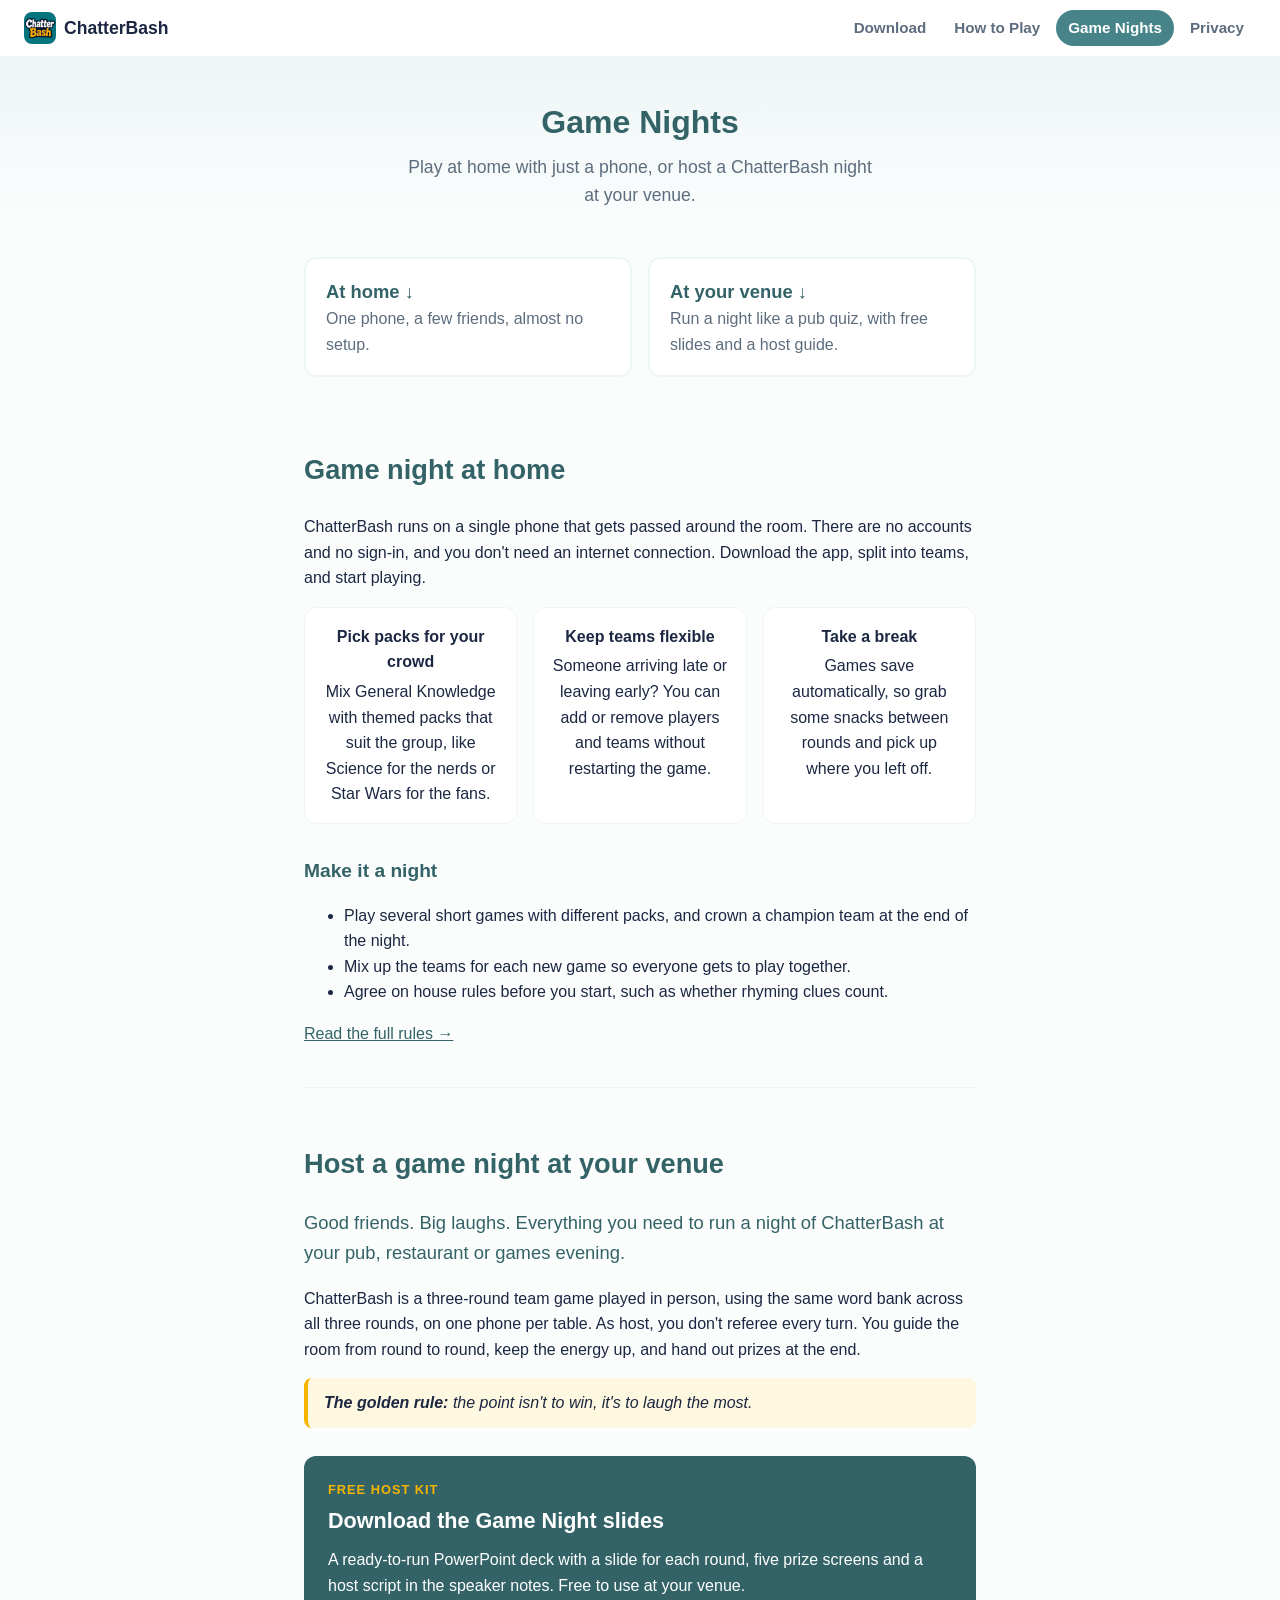
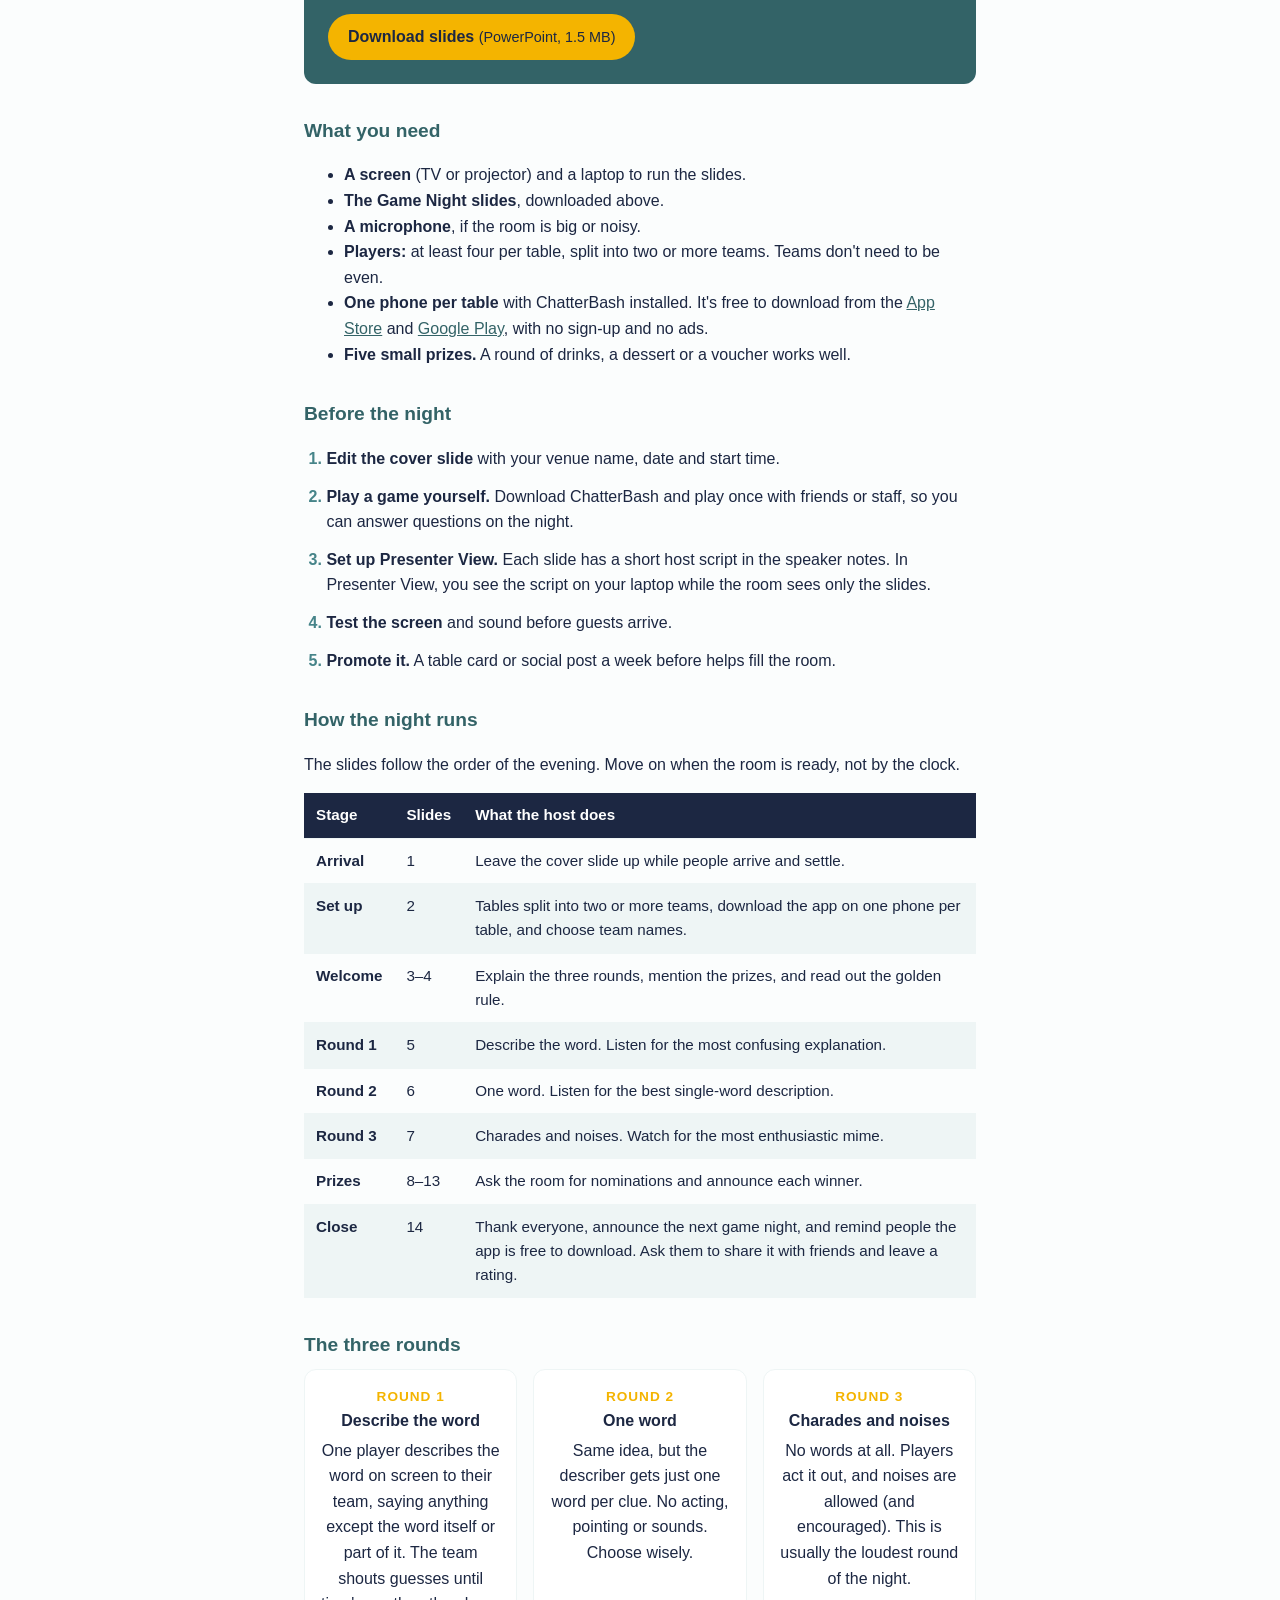
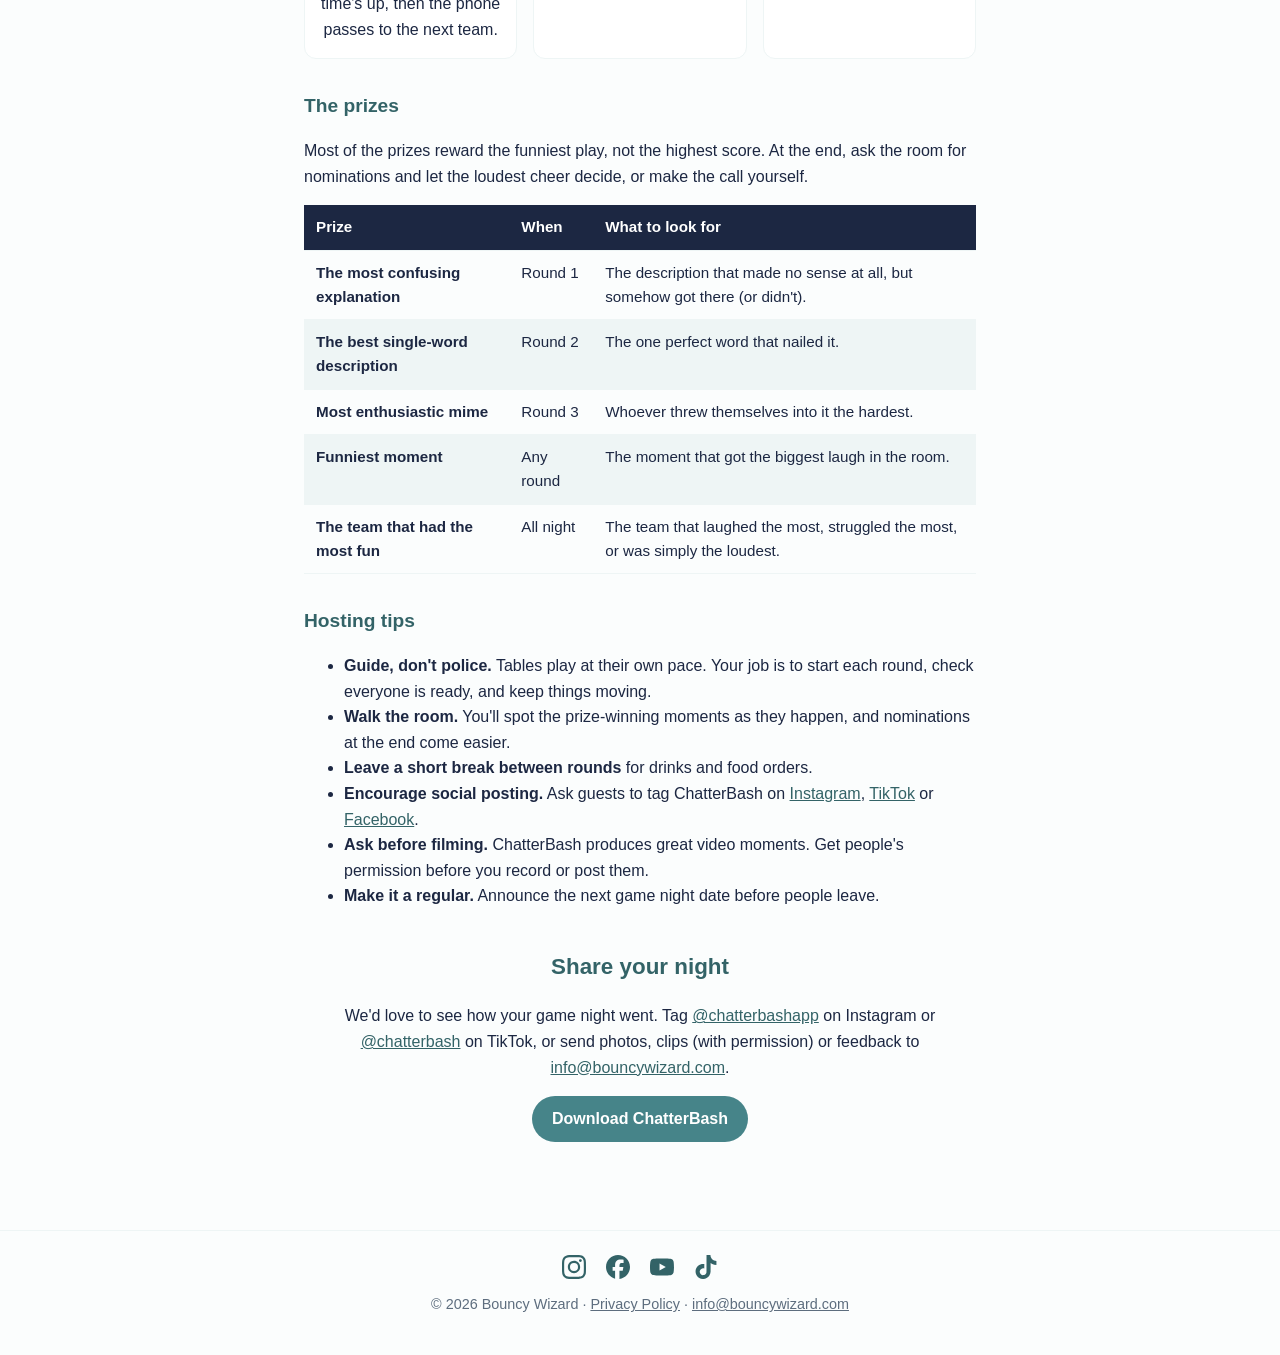
==== game-nights.html @ 110efdb5 "How to play and Game nights updates" ====
<!doctype html>
<html lang="en">
<head>
  <meta charset="UTF-8">
  <meta name="viewport" content="width=device-width, initial-scale=1">
  <title>Game Nights — ChatterBash</title>
  <meta name="description" content="Host a ChatterBash game night at home with just a phone, or run one at your pub, restaurant or games evening with our free PowerPoint slides and host guide.">
  <link rel="icon" type="image/png" href="favicon.png">
  <link rel="apple-touch-icon" href="apple-touch-icon.png">
  <link rel="stylesheet" href="style.css?v=9">
</head>
<body>
  <header class="site-nav">
    <a class="brand" href="index.html">
      <img src="apple-touch-icon.png" alt="" width="32" height="32">
      ChatterBash
    </a>
    <nav aria-label="Main">
      <a href="index.html">Download</a>
      <a href="how-to-play.html">How to Play</a>
      <a href="game-nights.html" aria-current="page">Game Nights</a>
      <a href="privacy.html">Privacy</a>
    </nav>
  </header>

  <header class="page-hero">
    <h1>Game Nights</h1>
    <p class="tagline">Play at home with just a phone, or host a ChatterBash night at your venue.</p>
  </header>

  <main>
    <div class="chooser">
      <a class="choice" href="#at-home">
        <strong>At home</strong>
        <span>One phone, a few friends, almost no setup.</span>
      </a>
      <a class="choice" href="#host">
        <strong>At your venue</strong>
        <span>Run a night like a pub quiz, with free slides and a host guide.</span>
      </a>
    </div>

    <!-- ===== At home ===== -->
    <section id="at-home" class="part">
      <h2>Game night at home</h2>
      <p>
        ChatterBash runs on a single phone that gets passed around the room.
        There are no accounts and no sign-in, and you don't need an internet
        connection. Download the app, split into teams, and start playing.
      </p>

      <div class="cards">
        <div class="card">
          <strong>Pick packs for your crowd</strong>
          <p>
            Mix General Knowledge with themed packs that suit the group, like
            Science for the nerds or Star Wars for the fans.
          </p>
        </div>
        <div class="card">
          <strong>Keep teams flexible</strong>
          <p>
            Someone arriving late or leaving early? You can add or remove
            players and teams without restarting the game.
          </p>
        </div>
        <div class="card">
          <strong>Take a break</strong>
          <p>
            Games save automatically, so grab some snacks between rounds and
            pick up where you left off.
          </p>
        </div>
      </div>

      <h3>Make it a night</h3>
      <ul>
        <li>Play several short games with different packs, and crown a champion team at the end of the night.</li>
        <li>Mix up the teams for each new game so everyone gets to play together.</li>
        <li>Agree on house rules before you start, such as whether rhyming clues count.</li>
      </ul>

      <p><a href="how-to-play.html">Read the full rules &rarr;</a></p>
    </section>

    <!-- ===== At a venue ===== -->
    <section id="host" class="part">
      <h2>Host a game night at your venue</h2>
      <p class="lead">
        Good friends. Big laughs. Everything you need to run a night of
        ChatterBash at your pub, restaurant or games evening.
      </p>
      <p>
        ChatterBash is a three-round team game played in person, using the
        same word bank across all three rounds, on one phone per table. As
        host, you don't referee every turn. You guide the room from round to
        round, keep the energy up, and hand out prizes at the end.
      </p>
      <p class="golden">
        <strong>The golden rule:</strong> the point isn't to win, it's to
        laugh the most.
      </p>

      <div class="kit">
        <div class="kit-label">Free host kit</div>
        <h3>Download the Game Night slides</h3>
        <p>
          A ready-to-run PowerPoint deck with a slide for each round, five
          prize screens and a host script in the speaker notes. Free to use at
          your venue.
        </p>
        <a class="kit-button" href="downloads/chatterbash-game-night.pptx" download>
          Download slides <span>(PowerPoint, 1.5 MB)</span>
        </a>
      </div>

      <h3>What you need</h3>
      <ul>
        <li><strong>A screen</strong> (TV or projector) and a laptop to run the slides.</li>
        <li><strong>The Game Night slides</strong>, downloaded above.</li>
        <li><strong>A microphone</strong>, if the room is big or noisy.</li>
        <li>
          <strong>Players:</strong> at least four per table, split into two or
          more teams. Teams don't need to be even.
        </li>
        <li>
          <strong>One phone per table</strong> with ChatterBash installed. It's
          free to download from the <a href="https://apps.apple.com/app/id6808120869">App Store</a>
          and <a href="https://play.google.com/store/apps/details?id=com.bouncywizard.chatterbash">Google Play</a>,
          with no sign-up and no ads.
        </li>
        <li><strong>Five small prizes.</strong> A round of drinks, a dessert or a voucher works well.</li>
      </ul>

      <h3>Before the night</h3>
      <ol class="steps">
        <li><strong>Edit the cover slide</strong> with your venue name, date and start time.</li>
        <li>
          <strong>Play a game yourself.</strong> Download ChatterBash and play
          once with friends or staff, so you can answer questions on the night.
        </li>
        <li>
          <strong>Set up Presenter View.</strong> Each slide has a short host
          script in the speaker notes. In Presenter View, you see the script on
          your laptop while the room sees only the slides.
        </li>
        <li><strong>Test the screen</strong> and sound before guests arrive.</li>
        <li><strong>Promote it.</strong> A table card or social post a week before helps fill the room.</li>
      </ol>

      <h3>How the night runs</h3>
      <p>The slides follow the order of the evening. Move on when the room is ready, not by the clock.</p>
      <div class="table-wrap">
        <table>
          <thead>
            <tr><th>Stage</th><th>Slides</th><th>What the host does</th></tr>
          </thead>
          <tbody>
            <tr><th>Arrival</th><td>1</td><td>Leave the cover slide up while people arrive and settle.</td></tr>
            <tr><th>Set up</th><td>2</td><td>Tables split into two or more teams, download the app on one phone per table, and choose team names.</td></tr>
            <tr><th>Welcome</th><td>3–4</td><td>Explain the three rounds, mention the prizes, and read out the golden rule.</td></tr>
            <tr><th>Round 1</th><td>5</td><td>Describe the word. Listen for the most confusing explanation.</td></tr>
            <tr><th>Round 2</th><td>6</td><td>One word. Listen for the best single-word description.</td></tr>
            <tr><th>Round 3</th><td>7</td><td>Charades and noises. Watch for the most enthusiastic mime.</td></tr>
            <tr><th>Prizes</th><td>8–13</td><td>Ask the room for nominations and announce each winner.</td></tr>
            <tr><th>Close</th><td>14</td><td>Thank everyone, announce the next game night, and remind people the app is free to download. Ask them to share it with friends and leave a rating.</td></tr>
          </tbody>
        </table>
      </div>

      <h3>The three rounds</h3>
      <div class="cards">
        <div class="card">
          <div class="round-num">ROUND 1</div>
          <strong>Describe the word</strong>
          <p>
            One player describes the word on screen to their team, saying
            anything except the word itself or part of it. The team shouts
            guesses until time's up, then the phone passes to the next team.
          </p>
        </div>
        <div class="card">
          <div class="round-num">ROUND 2</div>
          <strong>One word</strong>
          <p>
            Same idea, but the describer gets just one word per clue. No
            acting, pointing or sounds. Choose wisely.
          </p>
        </div>
        <div class="card">
          <div class="round-num">ROUND 3</div>
          <strong>Charades and noises</strong>
          <p>
            No words at all. Players act it out, and noises are allowed (and
            encouraged). This is usually the loudest round of the night.
          </p>
        </div>
      </div>

      <h3>The prizes</h3>
      <p>
        Most of the prizes reward the funniest play, not the highest score. At
        the end, ask the room for nominations and let the loudest cheer decide,
        or make the call yourself.
      </p>
      <div class="table-wrap">
        <table>
          <thead>
            <tr><th>Prize</th><th>When</th><th>What to look for</th></tr>
          </thead>
          <tbody>
            <tr><th>The most confusing explanation</th><td>Round 1</td><td>The description that made no sense at all, but somehow got there (or didn't).</td></tr>
            <tr><th>The best single-word description</th><td>Round 2</td><td>The one perfect word that nailed it.</td></tr>
            <tr><th>Most enthusiastic mime</th><td>Round 3</td><td>Whoever threw themselves into it the hardest.</td></tr>
            <tr><th>Funniest moment</th><td>Any round</td><td>The moment that got the biggest laugh in the room.</td></tr>
            <tr><th>The team that had the most fun</th><td>All night</td><td>The team that laughed the most, struggled the most, or was simply the loudest.</td></tr>
          </tbody>
        </table>
      </div>

      <h3>Hosting tips</h3>
      <ul>
        <li>
          <strong>Guide, don't police.</strong> Tables play at their own pace.
          Your job is to start each round, check everyone is ready, and keep
          things moving.
        </li>
        <li>
          <strong>Walk the room.</strong> You'll spot the prize-winning moments
          as they happen, and nominations at the end come easier.
        </li>
        <li><strong>Leave a short break between rounds</strong> for drinks and food orders.</li>
        <li>
          <strong>Encourage social posting.</strong> Ask guests to tag
          ChatterBash on
          <a href="https://www.instagram.com/chatterbashapp/" target="_blank" rel="noopener">Instagram</a>,
          <a href="https://www.tiktok.com/@chatterbash" target="_blank" rel="noopener">TikTok</a> or
          <a href="https://www.facebook.com/profile.php?id=61594119927908" target="_blank" rel="noopener">Facebook</a>.
        </li>
        <li>
          <strong>Ask before filming.</strong> ChatterBash produces great video
          moments. Get people's permission before you record or post them.
        </li>
        <li><strong>Make it a regular.</strong> Announce the next game night date before people leave.</li>
      </ul>
    </section>

    <section class="cta-section">
      <h2>Share your night</h2>
      <p>
        We'd love to see how your game night went. Tag
        <a href="https://www.instagram.com/chatterbashapp/" target="_blank" rel="noopener">@chatterbashapp</a>
        on Instagram or
        <a href="https://www.tiktok.com/@chatterbash" target="_blank" rel="noopener">@chatterbash</a>
        on TikTok, or send photos, clips (with permission) or feedback to
        <a href="mailto:info@bouncywizard.com">info@bouncywizard.com</a>.
      </p>
      <p><a class="badge" href="index.html">Download ChatterBash</a></p>
    </section>
  </main>

  <footer>
    <nav class="social" aria-label="ChatterBash on social media">
      <a href="https://www.instagram.com/chatterbashapp/" aria-label="Instagram" title="Instagram" target="_blank" rel="noopener">
        <svg viewBox="0 0 24 24" aria-hidden="true"><path d="M7.0301.084c-1.2768.0602-2.1487.264-2.911.5634-.7888.3075-1.4575.72-2.1228 1.3877-.6652.6677-1.075 1.3368-1.3802 2.127-.2954.7638-.4956 1.6365-.552 2.914-.0564 1.2775-.0689 1.6882-.0626 4.947.0062 3.2586.0206 3.6671.0825 4.9473.061 1.2765.264 2.1482.5635 2.9107.308.7889.72 1.4573 1.388 2.1228.6679.6655 1.3365 1.0743 2.1285 1.38.7632.295 1.6361.4961 2.9134.552 1.2773.056 1.6884.069 4.9462.0627 3.2578-.0062 3.668-.0207 4.9478-.0814 1.28-.0607 2.147-.2652 2.9098-.5633.7889-.3086 1.4578-.72 2.1228-1.3881.665-.6682 1.0745-1.3378 1.3795-2.1284.2957-.7632.4966-1.636.552-2.9124.056-1.2809.0692-1.6898.063-4.948-.0063-3.2583-.021-3.6668-.0817-4.9465-.0607-1.2797-.264-2.1487-.5633-2.9117-.3084-.7889-.72-1.4568-1.3876-2.1228C21.2982 1.33 20.628.9208 19.8378.6165 19.074.321 18.2017.1197 16.9244.0645 15.6471.0093 15.236-.005 11.977.0014 8.718.0076 8.31.0215 7.0301.0839m.1402 21.6932c-1.17-.0509-1.8053-.2453-2.2287-.408-.5606-.216-.96-.4771-1.3819-.895-.422-.4178-.6811-.8186-.9-1.378-.1644-.4234-.3624-1.058-.4171-2.228-.0595-1.2645-.072-1.6442-.079-4.848-.007-3.2037.0053-3.583.0607-4.848.05-1.169.2456-1.805.408-2.2282.216-.5613.4762-.96.895-1.3816.4188-.4217.8184-.6814 1.3783-.9003.423-.1651 1.0575-.3614 2.227-.4171 1.2655-.06 1.6447-.072 4.848-.079 3.2033-.007 3.5835.005 4.8495.0608 1.169.0508 1.8053.2445 2.228.408.5608.216.96.4754 1.3816.895.4217.4194.6816.8176.9005 1.3787.1653.4217.3617 1.056.4169 2.2263.0602 1.2655.0739 1.645.0796 4.848.0058 3.203-.0055 3.5834-.061 4.848-.051 1.17-.245 1.8055-.408 2.2294-.216.5604-.4763.96-.8954 1.3814-.419.4215-.8181.6811-1.3783.9-.4224.1649-1.0577.3617-2.2262.4174-1.2656.0595-1.6448.072-4.8493.079-3.2045.007-3.5825-.006-4.848-.0608M16.953 5.5864A1.44 1.44 0 1 0 18.39 4.144a1.44 1.44 0 0 0-1.437 1.4424M5.8385 12.012c.0067 3.4032 2.7706 6.1557 6.173 6.1493 3.4026-.0065 6.157-2.7701 6.1506-6.1733-.0065-3.4032-2.771-6.1565-6.174-6.1498-3.403.0067-6.156 2.771-6.1496 6.1738M8 12.0077a4 4 0 1 1 4.008 3.9921A3.9996 3.9996 0 0 1 8 12.0077"/></svg>
      </a>
      <a href="https://www.facebook.com/profile.php?id=61594119927908" aria-label="Facebook" title="Facebook" target="_blank" rel="noopener">
        <svg viewBox="0 0 24 24" aria-hidden="true"><path d="M9.101 23.691v-7.98H6.627v-3.667h2.474v-1.58c0-4.085 1.848-5.978 5.858-5.978.401 0 .955.042 1.468.103a8.68 8.68 0 0 1 1.141.195v3.325a8.623 8.623 0 0 0-.653-.036 26.805 26.805 0 0 0-.733-.009c-.707 0-1.259.096-1.675.309a1.686 1.686 0 0 0-.679.622c-.258.42-.374.995-.374 1.752v1.297h3.919l-.386 2.103-.287 1.564h-3.246v8.245C19.396 23.238 24 18.179 24 12.044c0-6.627-5.373-12-12-12s-12 5.373-12 12c0 5.628 3.874 10.35 9.101 11.647Z"/></svg>
      </a>
      <a href="https://www.youtube.com/@ChatterBash" aria-label="YouTube" title="YouTube" target="_blank" rel="noopener">
        <svg viewBox="0 0 24 24" aria-hidden="true"><path d="M23.498 6.186a3.016 3.016 0 0 0-2.122-2.136C19.505 3.545 12 3.545 12 3.545s-7.505 0-9.377.505A3.017 3.017 0 0 0 .502 6.186C0 8.07 0 12 0 12s0 3.93.502 5.814a3.016 3.016 0 0 0 2.122 2.136c1.871.505 9.376.505 9.376.505s7.505 0 9.377-.505a3.015 3.015 0 0 0 2.122-2.136C24 15.93 24 12 24 12s0-3.93-.502-5.814zM9.545 15.568V8.432L15.818 12l-6.273 3.568z"/></svg>
      </a>
      <a href="https://www.tiktok.com/@chatterbash" aria-label="TikTok" title="TikTok" target="_blank" rel="noopener">
        <svg viewBox="0 0 24 24" aria-hidden="true"><path d="M12.525.02c1.31-.02 2.61-.01 3.91-.02.08 1.53.63 3.09 1.75 4.17 1.12 1.11 2.7 1.62 4.24 1.79v4.03c-1.44-.05-2.89-.35-4.2-.97-.57-.26-1.1-.59-1.62-.93-.01 2.92.01 5.84-.02 8.75-.08 1.4-.54 2.79-1.35 3.94-1.31 1.92-3.58 3.17-5.91 3.21-1.43.08-2.86-.31-4.08-1.03-2.02-1.19-3.44-3.37-3.65-5.71-.02-.5-.03-1-.01-1.49.18-1.9 1.12-3.72 2.58-4.96 1.66-1.44 3.98-2.13 6.15-1.72.02 1.48-.04 2.96-.04 4.44-.99-.32-2.15-.23-3.02.37-.63.41-1.11 1.04-1.36 1.75-.21.51-.15 1.07-.14 1.61.24 1.64 1.82 3.02 3.5 2.87 1.12-.01 2.19-.66 2.77-1.61.19-.33.4-.67.41-1.06.1-1.79.06-3.57.07-5.36.01-4.03-.01-8.05.02-12.07z"/></svg>
      </a>
    </nav>
    <p>
      &copy; 2026 Bouncy Wizard ·
      <a href="privacy.html">Privacy Policy</a> ·
      <a href="mailto:info@bouncywizard.com">info@bouncywizard.com</a>
    </p>
  </footer>
</body>
</html>
---- style.css ----
:root {
  --teal: #468489;
  --teal-dark: #336367;
  --gold: #f4b400;
  --green: #27c46a;
  --text: #1c2742;
  --text-secondary: #5d6d7e;
  --bg: #fbfdfd;
  --bg-panel: #ffffff;
  --bg-wash: #eef5f5;
  --max-width: 720px;
}

* {
  box-sizing: border-box;
}

body {
  margin: 0;
  font-family: -apple-system, BlinkMacSystemFont, "Segoe UI", Roboto, Helvetica, Arial, sans-serif;
  color: var(--text);
  background: var(--bg);
  line-height: 1.6;
}

a {
  color: var(--teal-dark);
}

/* Site-wide navigation bar */
.site-nav {
  position: sticky;
  top: 0;
  z-index: 10;
  display: flex;
  align-items: center;
  justify-content: space-between;
  flex-wrap: wrap;
  gap: 8px 24px;
  padding: 10px 24px;
  background: var(--bg-panel);
  border-bottom: 1px solid var(--bg-wash);
}

.site-nav .brand {
  display: inline-flex;
  align-items: center;
  gap: 8px;
  font-weight: 700;
  font-size: 1.1rem;
  color: var(--text);
  text-decoration: none;
}

.site-nav .brand img {
  width: 32px;
  height: 32px;
  border-radius: 8px;
}

.site-nav nav {
  display: flex;
  flex-wrap: wrap;
  gap: 4px;
}

.site-nav nav a {
  padding: 6px 12px;
  border-radius: 999px;
  color: var(--text-secondary);
  font-weight: 600;
  font-size: 0.95rem;
  text-decoration: none;
}

.site-nav nav a:hover,
.site-nav nav a:focus-visible {
  color: var(--teal-dark);
  background: var(--bg-wash);
}

.site-nav nav a[aria-current="page"] {
  color: white;
  background: var(--teal);
}

@media (max-width: 560px) {
  .site-nav {
    justify-content: center;
    padding: 10px 16px;
  }

  .site-nav nav {
    justify-content: center;
  }

  .site-nav nav {
    gap: 0;
  }

  .site-nav nav a {
    padding: 5px 8px;
    font-size: 0.85rem;
  }
}

/* Shorter header for inner pages */
.page-hero {
  background: linear-gradient(180deg, var(--bg-wash) 0%, var(--bg) 100%);
  text-align: center;
  padding: 40px 24px 16px;
}

.page-hero h1 {
  margin: 0 0 4px;
  font-size: 2rem;
  color: var(--teal-dark);
}

.page-hero .tagline {
  margin: 0 auto;
  max-width: 480px;
  color: var(--text-secondary);
  font-size: 1.1rem;
}

header.hero {
  background: linear-gradient(180deg, var(--bg-wash) 0%, var(--bg) 100%);
  text-align: center;
  padding: 48px 24px 32px;
}

header.hero img.logo {
  display: inline-block;
  max-width: 260px;
  width: 100%;
  height: auto;
}

header.hero h1 {
  margin: 0 0 16px;
  line-height: 0;
}

header.hero p.tagline {
  margin: 0 auto;
  max-width: 480px;
  color: var(--text-secondary);
  font-size: 1.1rem;
}

main {
  max-width: var(--max-width);
  margin: 0 auto;
  padding: 8px 24px 48px;
}

.cta-row {
  display: flex;
  justify-content: center;
  align-items: center;
  gap: 12px;
  flex-wrap: wrap;
  margin: 24px 0 8px;
}

.badge {
  display: inline-block;
  padding: 10px 20px;
  border-radius: 999px;
  background: var(--teal);
  color: white;
  font-weight: 600;
  text-decoration: none;
}

.badge.secondary {
  background: transparent;
  color: var(--teal-dark);
  border: 2px solid var(--teal);
}

.hero-note {
  text-align: center;
  margin: 12px 0 0;
  color: var(--text-secondary);
  font-size: 0.9rem;
}

.play-badge {
  display: inline-flex;
  align-items: center;
}

.play-badge img {
  height: 56px;
  width: auto;
}

/* The Play PNG has ~15% transparent padding baked in; Apple's SVG has none,
   so 38px here matches the Play badge's visible height. */
.app-store-badge {
  display: inline-flex;
  align-items: center;
}

.app-store-badge img {
  height: 38px;
  width: auto;
}

section {
  margin: 40px 0;
}

section h2 {
  color: var(--teal-dark);
  font-size: 1.4rem;
}

.cards {
  display: grid;
  grid-template-columns: repeat(auto-fit, minmax(180px, 1fr));
  gap: 16px;
}

.card {
  background: var(--bg-panel);
  border: 1px solid var(--bg-wash);
  border-radius: 12px;
  padding: 16px;
  text-align: center;
}

.card .round-num {
  color: var(--gold);
  font-weight: 700;
  font-size: 0.85rem;
  letter-spacing: 1px;
}

.steps {
  padding-left: 1.4em;
}

.steps li {
  margin-bottom: 12px;
}

.steps li::marker {
  color: var(--teal);
  font-weight: 700;
}

.card strong {
  display: block;
  margin-bottom: 4px;
}

.card p {
  margin: 0;
}

.cta-section {
  text-align: center;
}

footer {
  text-align: center;
  padding: 24px;
  color: var(--text-secondary);
  font-size: 0.9rem;
  border-top: 1px solid var(--bg-wash);
}

footer a {
  color: var(--text-secondary);
  text-decoration: underline;
}

.legal main {
  max-width: 680px;
}

.legal h1 {
  font-size: 1.8rem;
}

.legal h2 {
  color: var(--teal-dark);
  font-size: 1.2rem;
  margin-top: 32px;
}

.legal .updated {
  color: var(--text-secondary);
  font-size: 0.9rem;
}

.social {
  display: flex;
  justify-content: center;
  gap: 20px;
  margin-bottom: 12px;
}

.social a {
  display: inline-flex;
  color: var(--teal-dark);
  transition: color 0.15s ease, transform 0.15s ease;
}

.social a:hover,
.social a:focus-visible {
  color: var(--teal);
  transform: translateY(-2px);
}

.social svg {
  width: 24px;
  height: 24px;
  fill: currentColor;
}

/* How to Play: game-mode tabs */
.tabs {
  display: flex;
  gap: 4px;
  margin: 24px 0 8px;
  padding: 4px;
  background: var(--bg-wash);
  border-radius: 16px;
}

.tab {
  flex: 1;
  display: inline-flex;
  align-items: center;
  justify-content: center;
  flex-wrap: wrap;
  gap: 6px;
  padding: 10px 12px;
  border: 0;
  border-radius: 12px;
  background: transparent;
  color: var(--text-secondary);
  font: inherit;
  font-weight: 600;
  cursor: pointer;
}

.tab:hover {
  color: var(--teal-dark);
}

.tab[aria-selected="true"] {
  background: var(--teal);
  color: white;
}

.tab:focus-visible {
  outline: 2px solid var(--teal-dark);
  outline-offset: 2px;
}

.soon {
  padding: 1px 8px;
  border-radius: 999px;
  background: var(--gold);
  color: var(--text);
  font-size: 0.7rem;
  font-weight: 700;
  letter-spacing: 0.5px;
  text-transform: uppercase;
}

.notice {
  margin: 24px 0 0;
  padding: 12px 16px;
  border-left: 4px solid var(--gold);
  border-radius: 8px;
  background: #fff8e1;
}

.tab-panel section:first-child,
.tab-panel .notice + section {
  margin-top: 24px;
}

/* Game Nights: at home / at your venue */
html {
  scroll-behavior: smooth;
}

.part {
  scroll-margin-top: 80px;
  padding-top: 8px;
}

.part + .part {
  border-top: 1px solid var(--bg-wash);
  padding-top: 32px;
}

.part h2 {
  font-size: 1.7rem;
}

.part h3 {
  color: var(--teal-dark);
  font-size: 1.2rem;
  margin: 32px 0 8px;
}

.chooser {
  display: grid;
  grid-template-columns: repeat(auto-fit, minmax(220px, 1fr));
  gap: 16px;
  margin-top: 24px;
}

.choice {
  display: block;
  padding: 18px 20px;
  border: 2px solid var(--bg-wash);
  border-radius: 12px;
  background: var(--bg-panel);
  color: var(--text);
  text-decoration: none;
  transition: border-color 0.15s ease, transform 0.15s ease;
}

.choice:hover,
.choice:focus-visible {
  border-color: var(--teal);
  transform: translateY(-2px);
}

.choice strong {
  display: block;
  color: var(--teal-dark);
  font-size: 1.15rem;
}

.choice strong::after {
  content: " \2193";
}

.choice span {
  color: var(--text-secondary);
}

.lead {
  color: var(--teal-dark);
  font-size: 1.15rem;
}

.golden {
  padding: 12px 16px;
  border-left: 4px solid var(--gold);
  border-radius: 8px;
  background: #fff8e1;
  font-style: italic;
}

.kit {
  margin: 28px 0;
  padding: 24px;
  border-radius: 12px;
  background: var(--teal-dark);
  color: white;
}

.kit h3 {
  margin: 4px 0 8px;
  color: white;
  font-size: 1.35rem;
}

.kit p {
  margin: 0 0 16px;
}

.kit-label {
  color: var(--gold);
  font-weight: 700;
  font-size: 0.8rem;
  letter-spacing: 1px;
  text-transform: uppercase;
}

.kit-button {
  display: inline-block;
  padding: 10px 20px;
  border-radius: 999px;
  background: var(--gold);
  color: var(--text);
  font-weight: 700;
  text-decoration: none;
}

.kit-button:hover,
.kit-button:focus-visible {
  background: #ffc933;
}

.kit-button span {
  font-weight: 400;
  font-size: 0.9rem;
  white-space: nowrap;
}

.table-wrap {
  overflow-x: auto;
}

table {
  width: 100%;
  border-collapse: collapse;
  font-size: 0.95rem;
}

th,
td {
  padding: 10px 12px;
  text-align: left;
  vertical-align: top;
  border-bottom: 1px solid var(--bg-wash);
}

thead th {
  background: var(--text);
  color: white;
}

tbody th {
  font-weight: 600;
}

tbody tr:nth-child(even) {
  background: var(--bg-wash);
}

@media (max-width: 560px) {
  th,
  td {
    padding: 8px;
  }
}

.hero-social {
  margin: 16px 0 0;
}
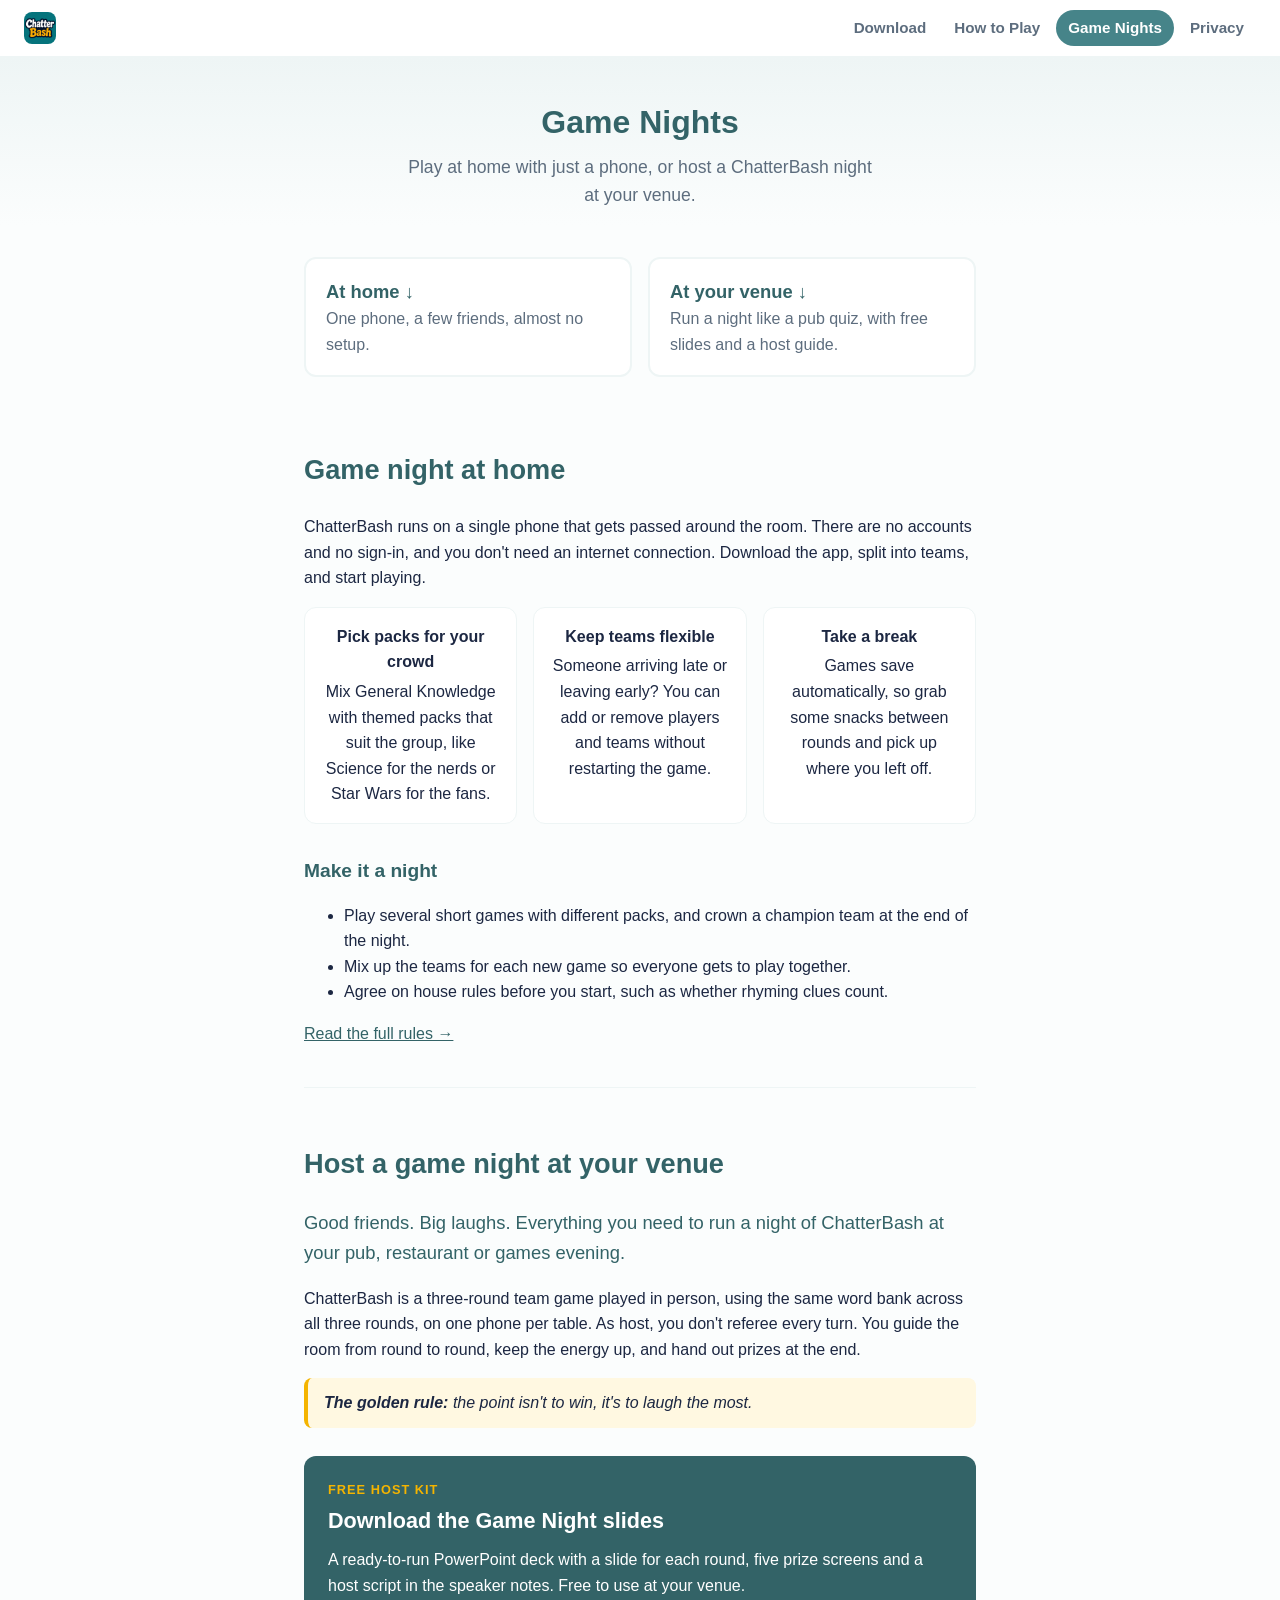
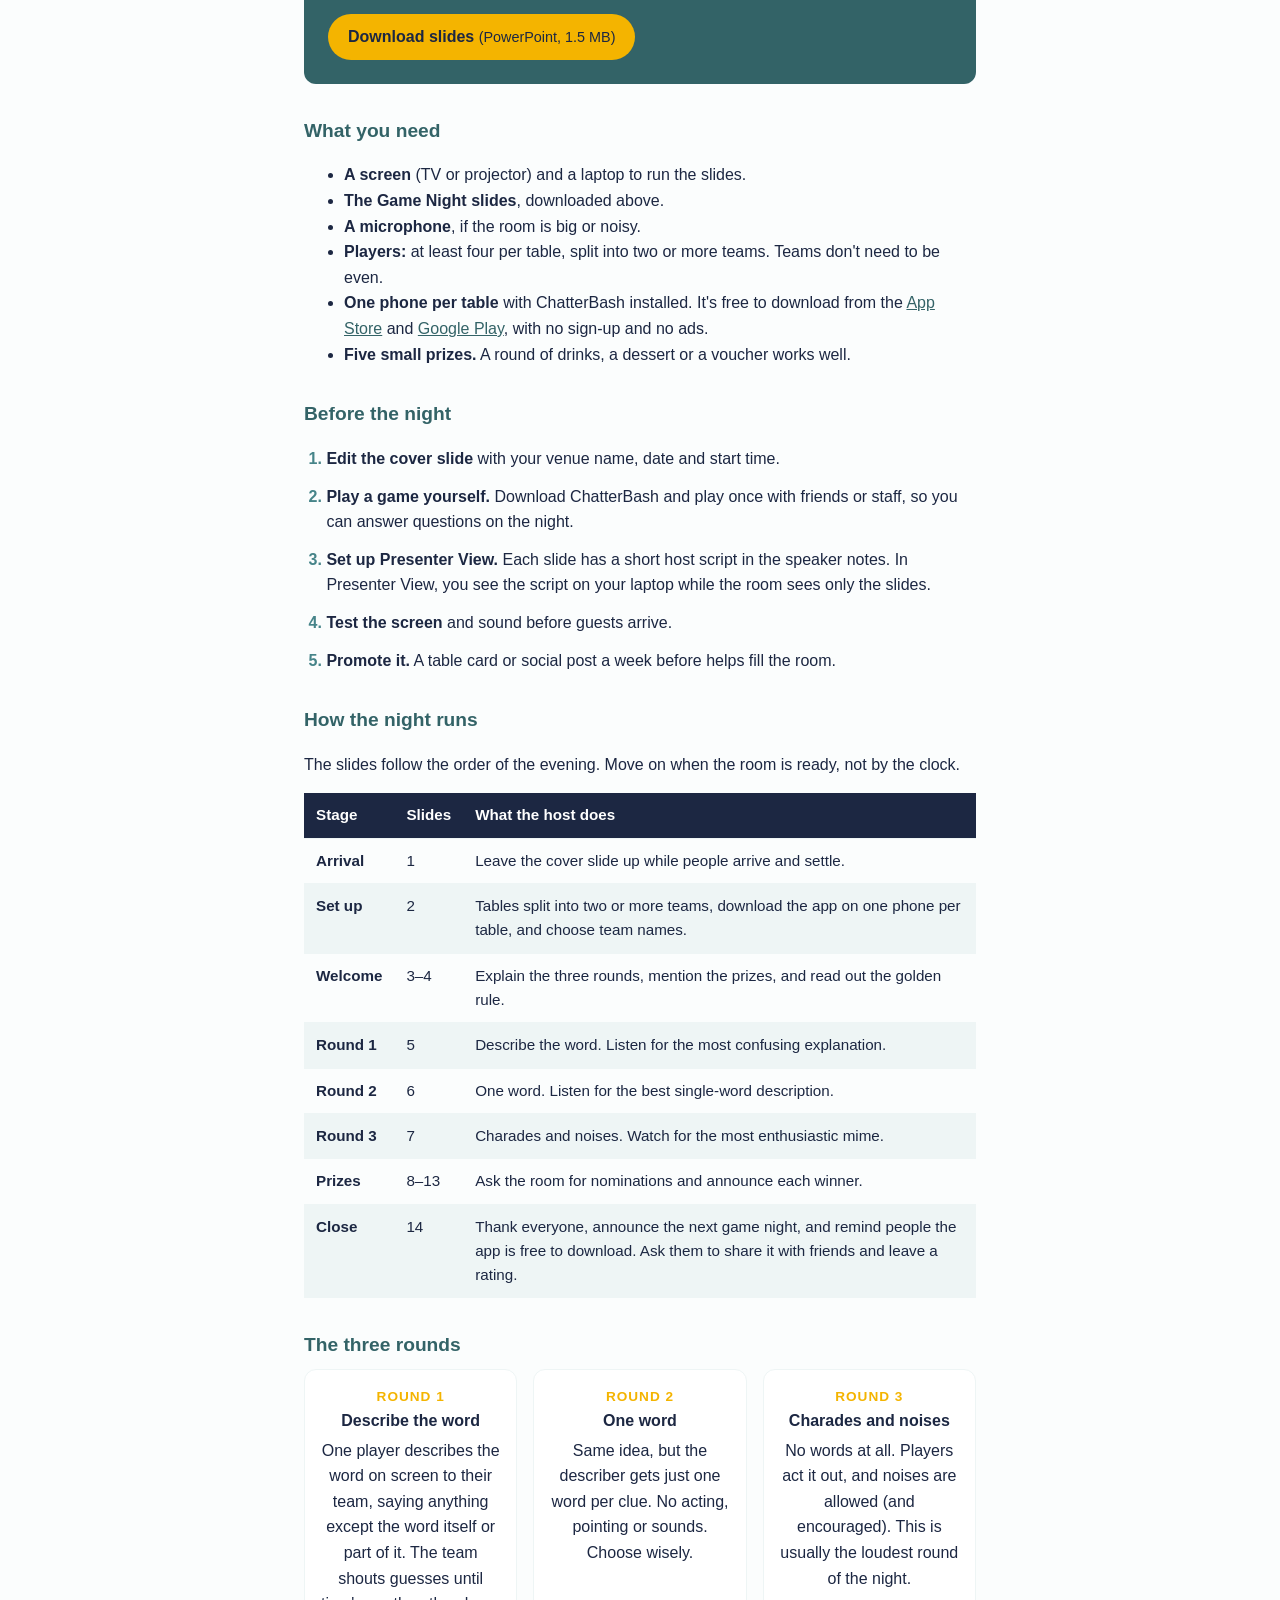
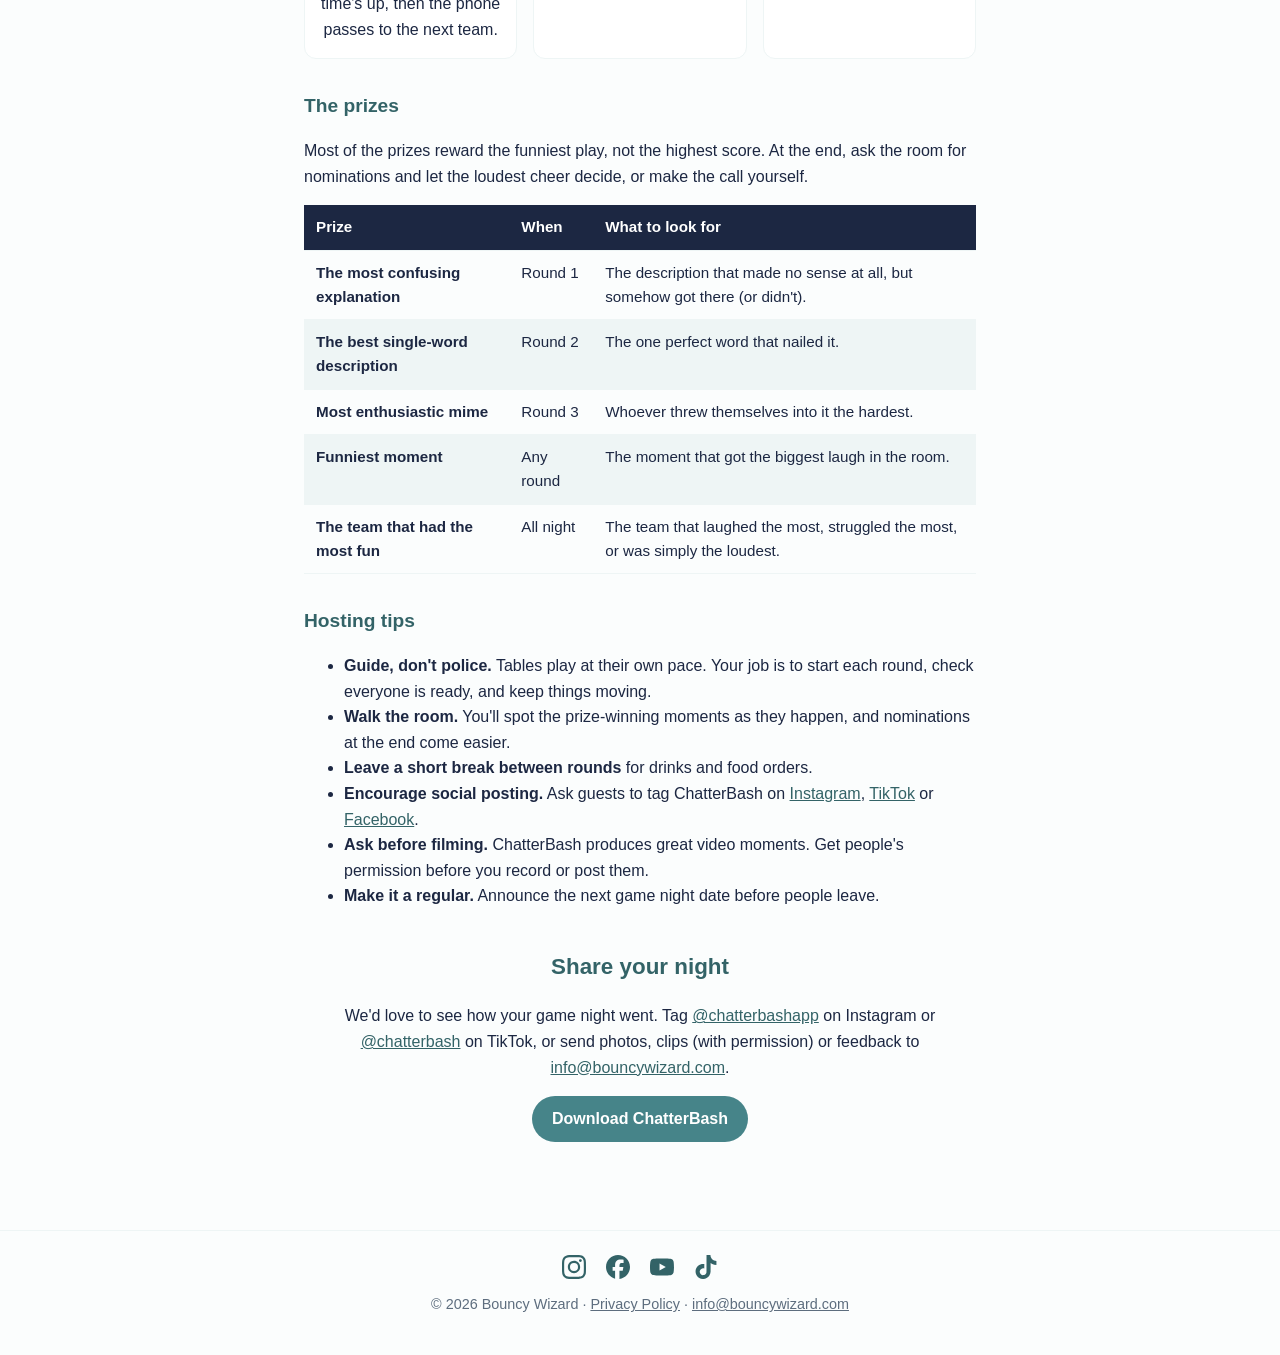
==== commit ca503f35: "remove "coming soon" for 2 player game" ====
--- a/game-nights.html
+++ b/game-nights.html
@@ -12,8 +12,7 @@
 <body>
   <header class="site-nav">
     <a class="brand" href="index.html">
-      <img src="apple-touch-icon.png" alt="" width="32" height="32">
-      ChatterBash
+      <img src="apple-touch-icon.png" alt="ChatterBash home" width="32" height="32">
     </a>
     <nav aria-label="Main">
       <a href="index.html">Download</a>
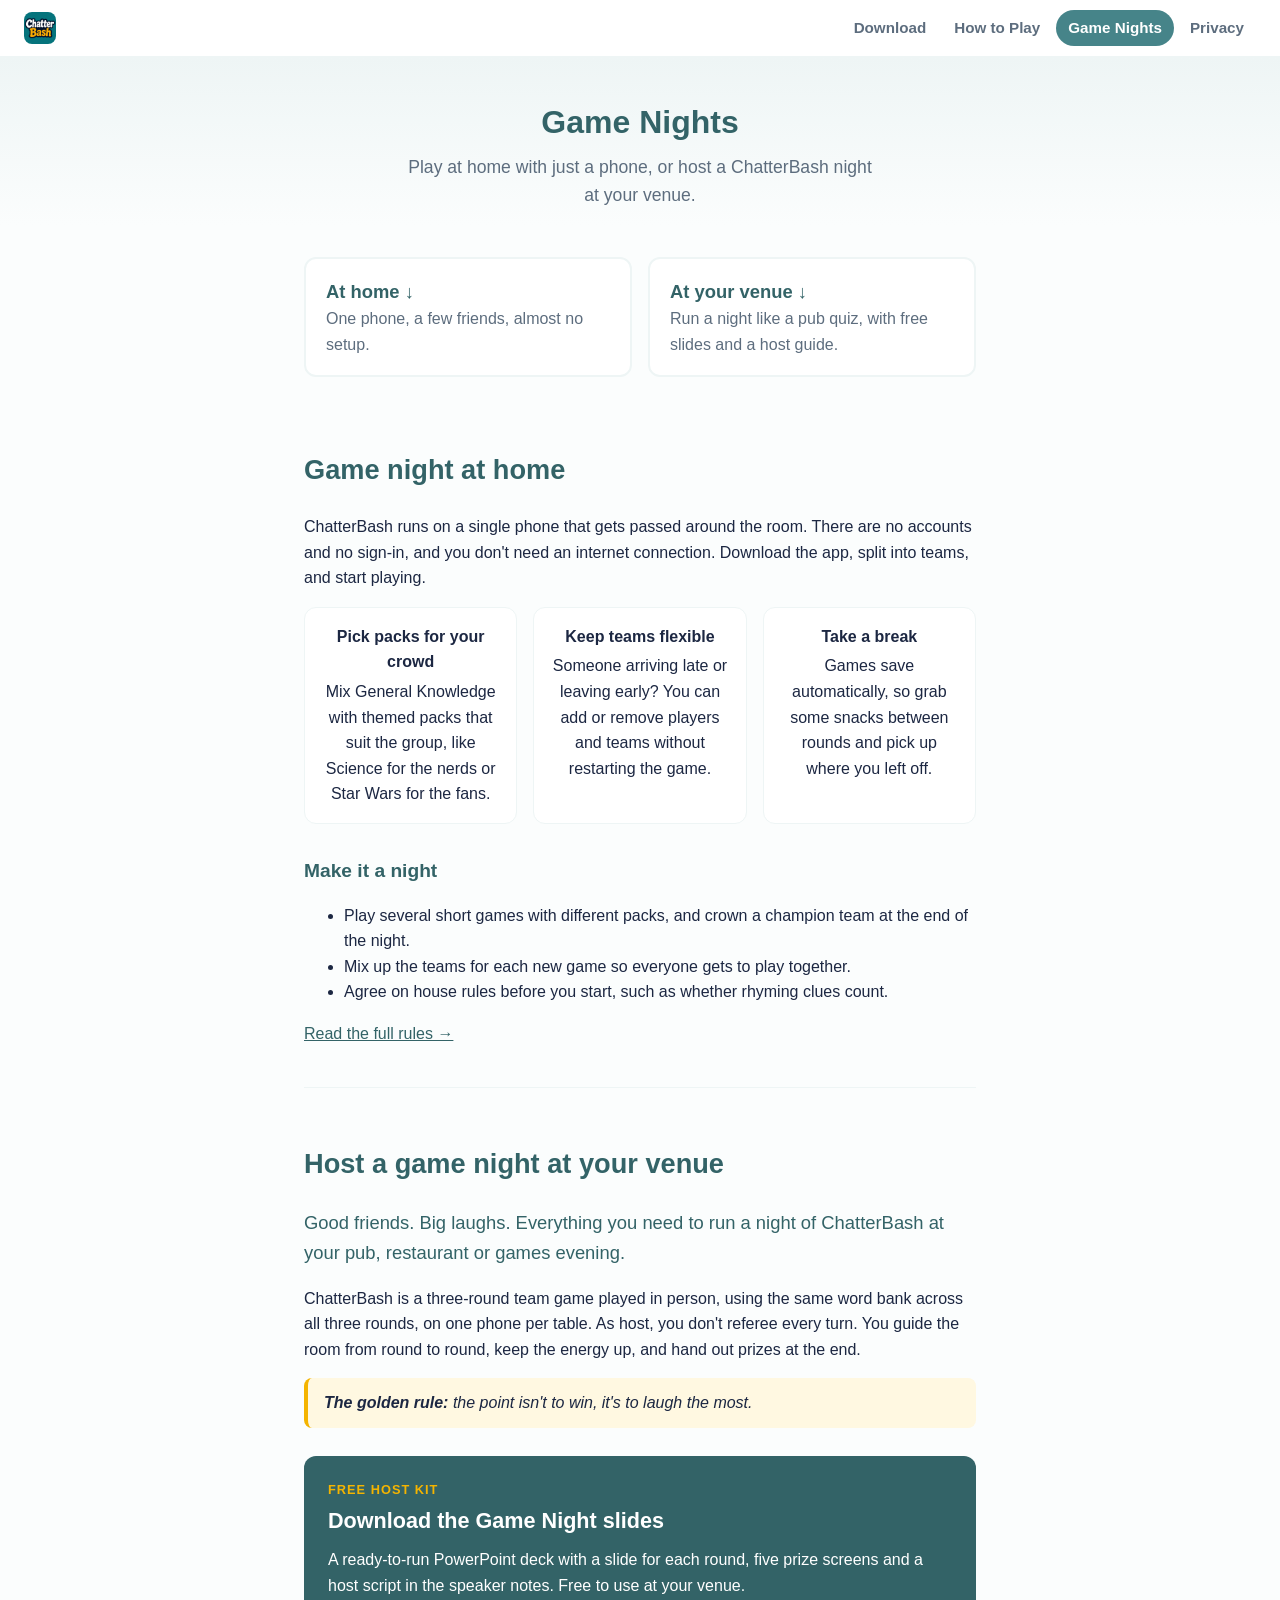
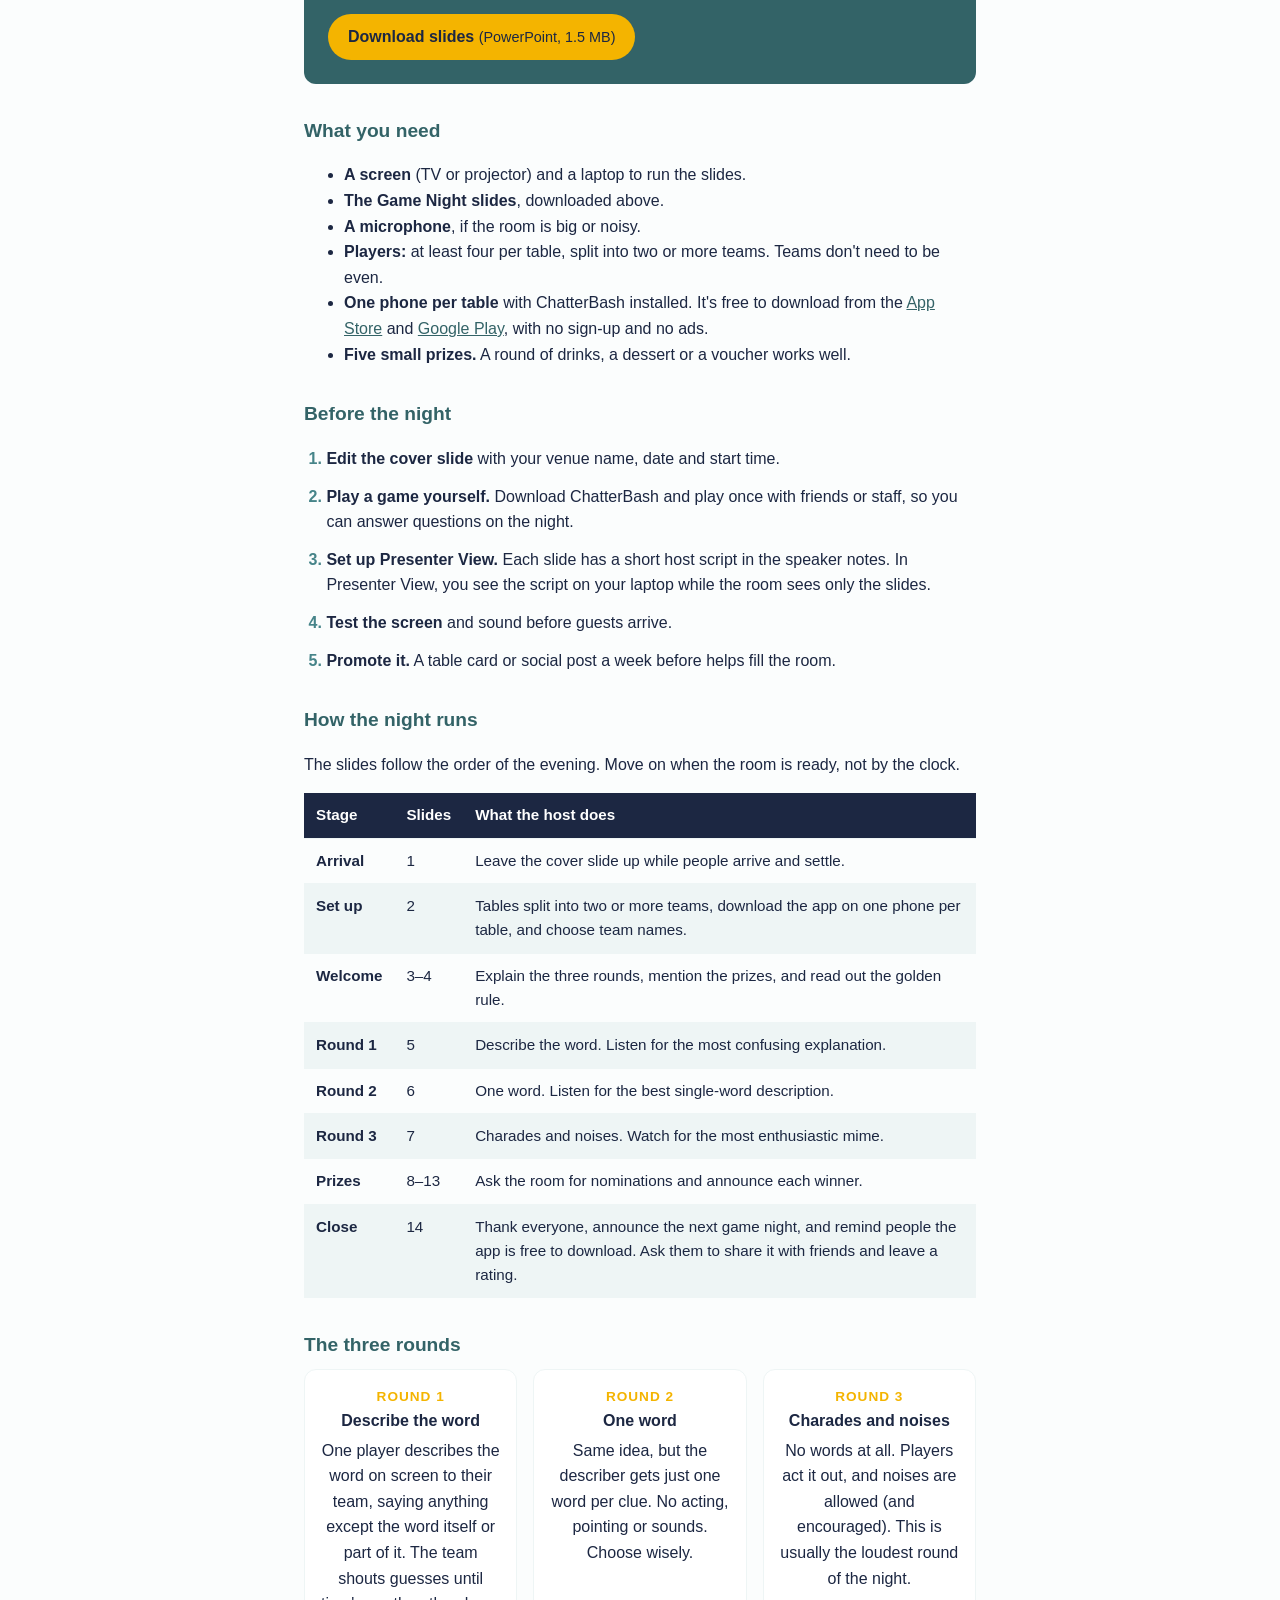
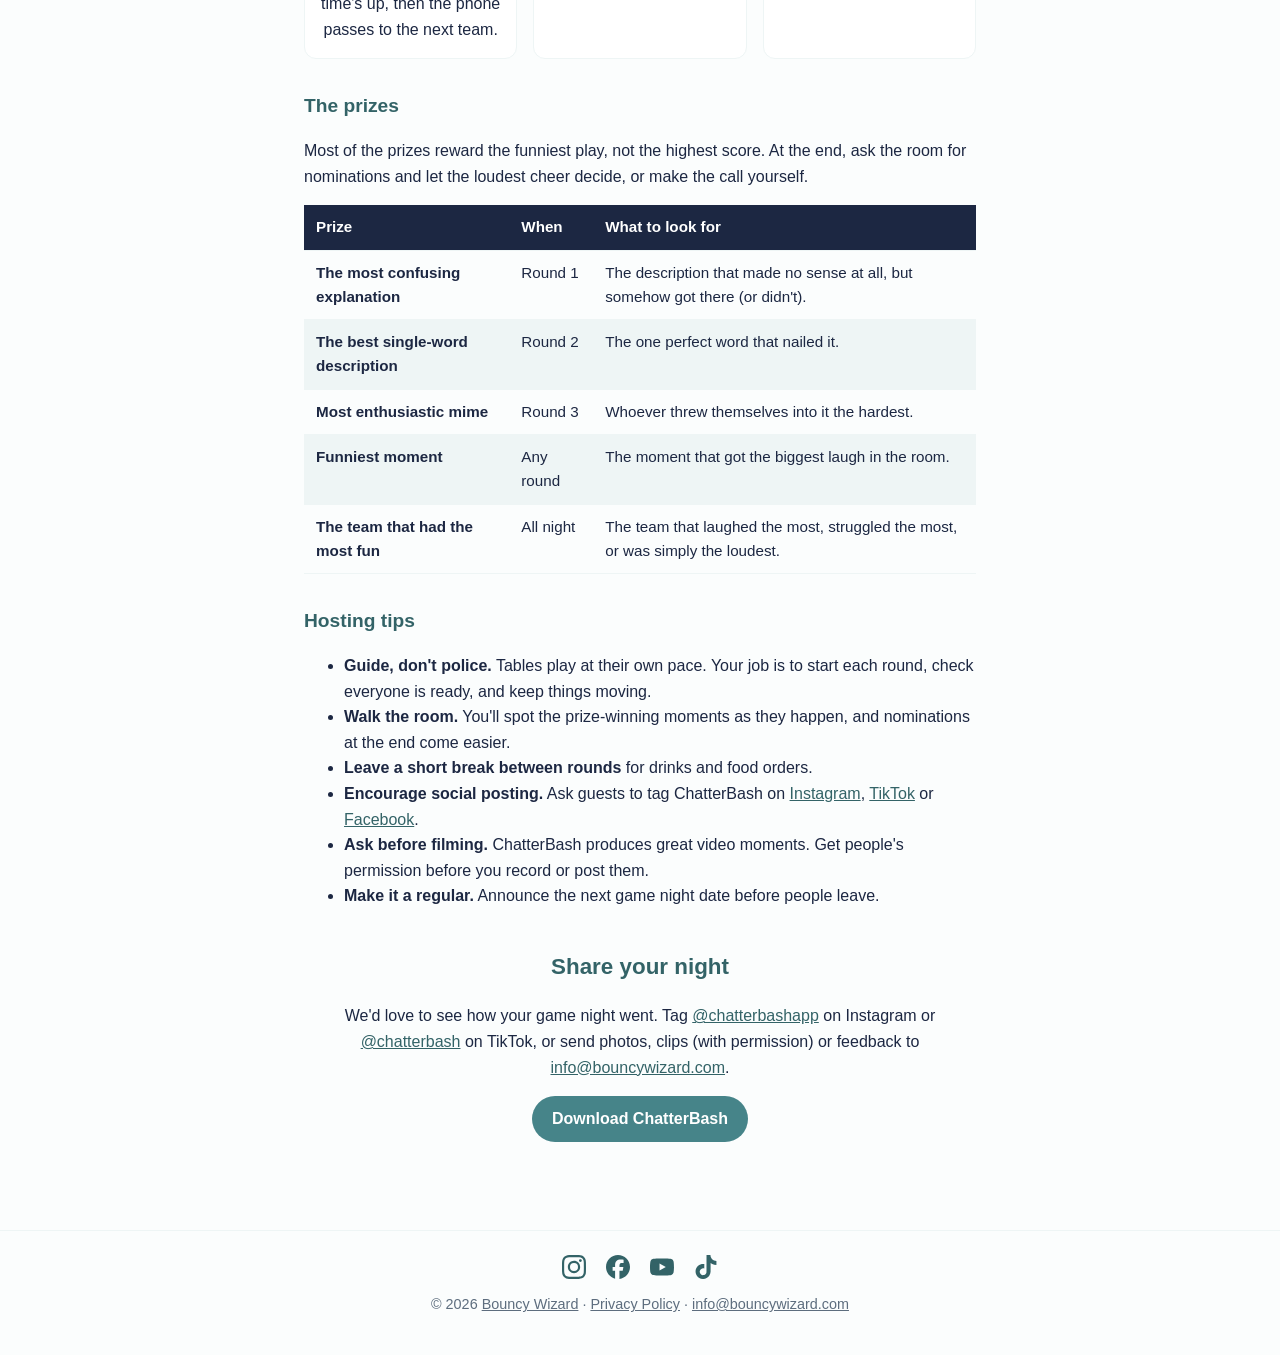
==== commit 230171a4: "BouncyWizard link" ====
--- a/game-nights.html
+++ b/game-nights.html
@@ -274,7 +274,7 @@
       </a>
     </nav>
     <p>
-      &copy; 2026 Bouncy Wizard ·
+      &copy; 2026 <a href="https://bouncywizard.com/" target="_blank" rel="noopener">Bouncy Wizard</a> ·
       <a href="privacy.html">Privacy Policy</a> ·
       <a href="mailto:info@bouncywizard.com">info@bouncywizard.com</a>
     </p>
